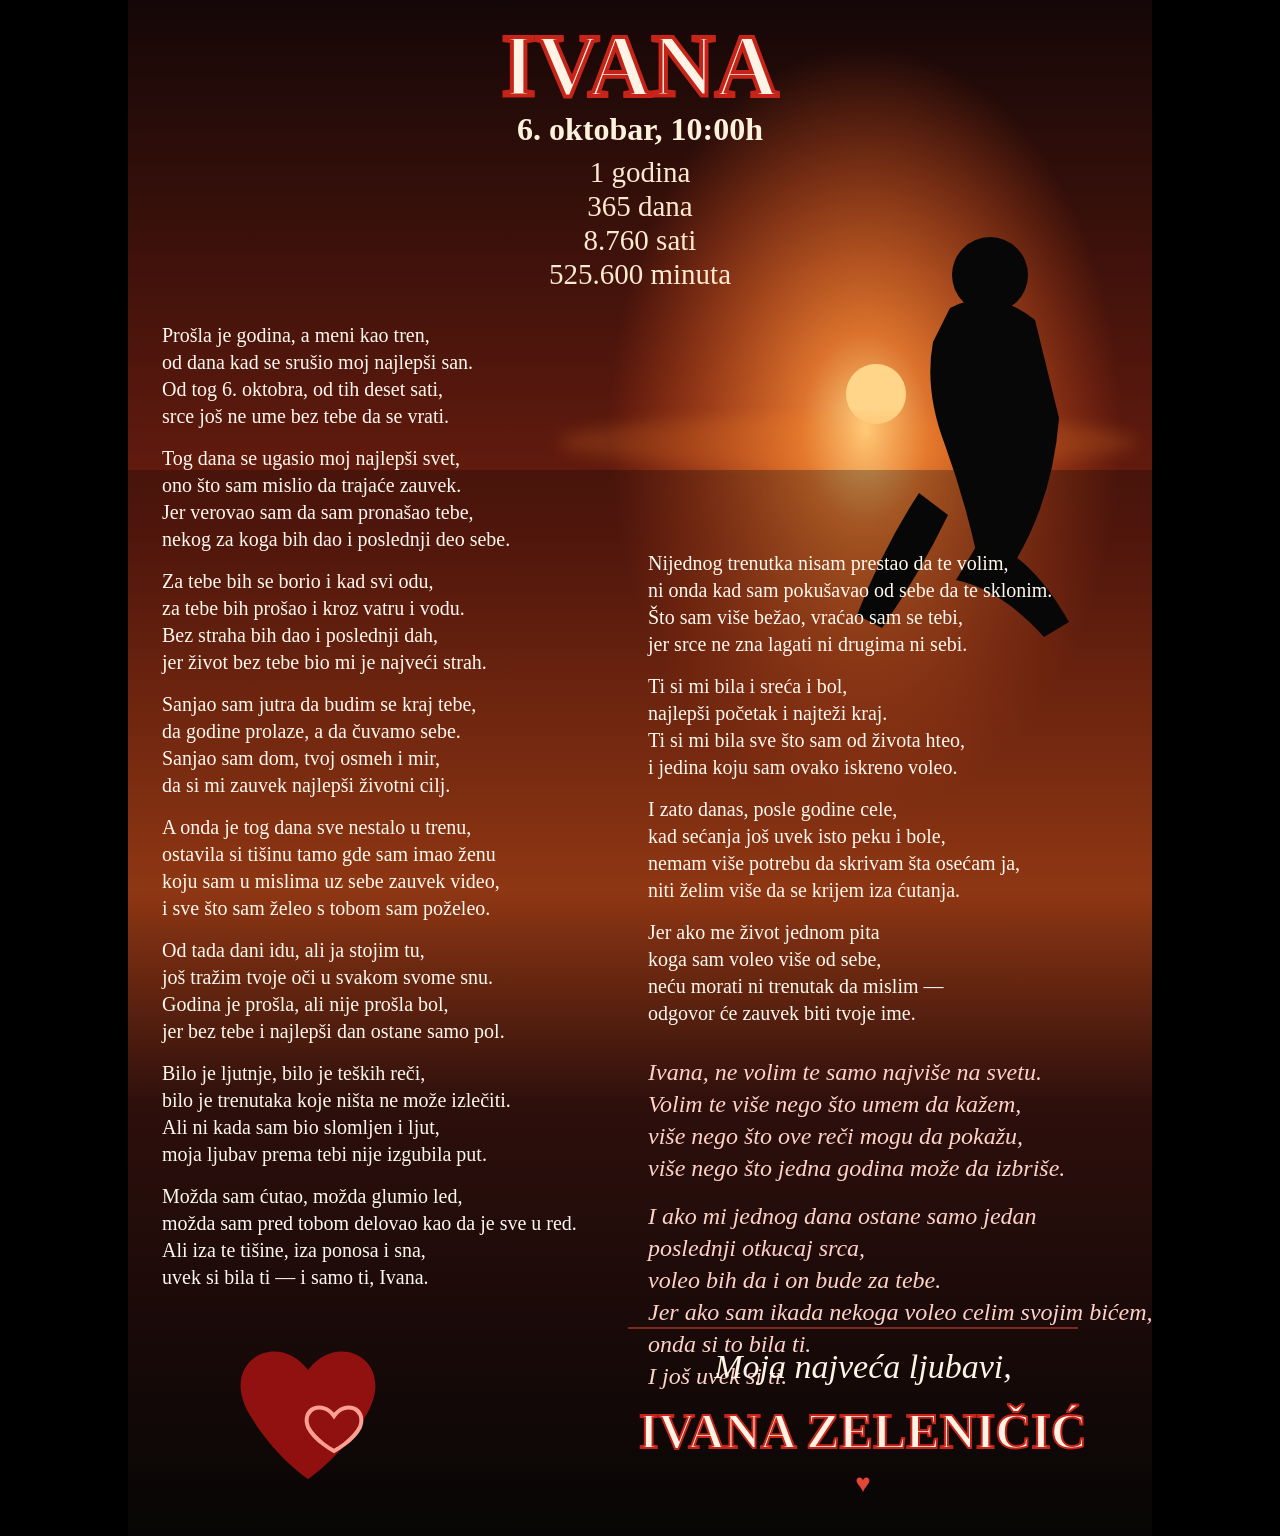
==== index.html @ 6cd117d1 "Show new Ivana poster on homepage" ====
<!DOCTYPE html>
<html lang="sr">
<head>
<meta charset="UTF-8">
<meta name="viewport" content="width=device-width, initial-scale=1.0">
<title>IVANA</title>
<style>
html,body{
  margin:0;
  width:100%;
  min-height:100%;
  background:#000;
}
body{
  display:flex;
  justify-content:center;
  align-items:flex-start;
}
img{
  display:block;
  width:100%;
  height:auto;
  max-width:1024px;
  object-fit:contain;
}
</style>
</head>
<body>
<img src="ivana.svg" alt="Ivana Zeleničić">
</body>
</html>
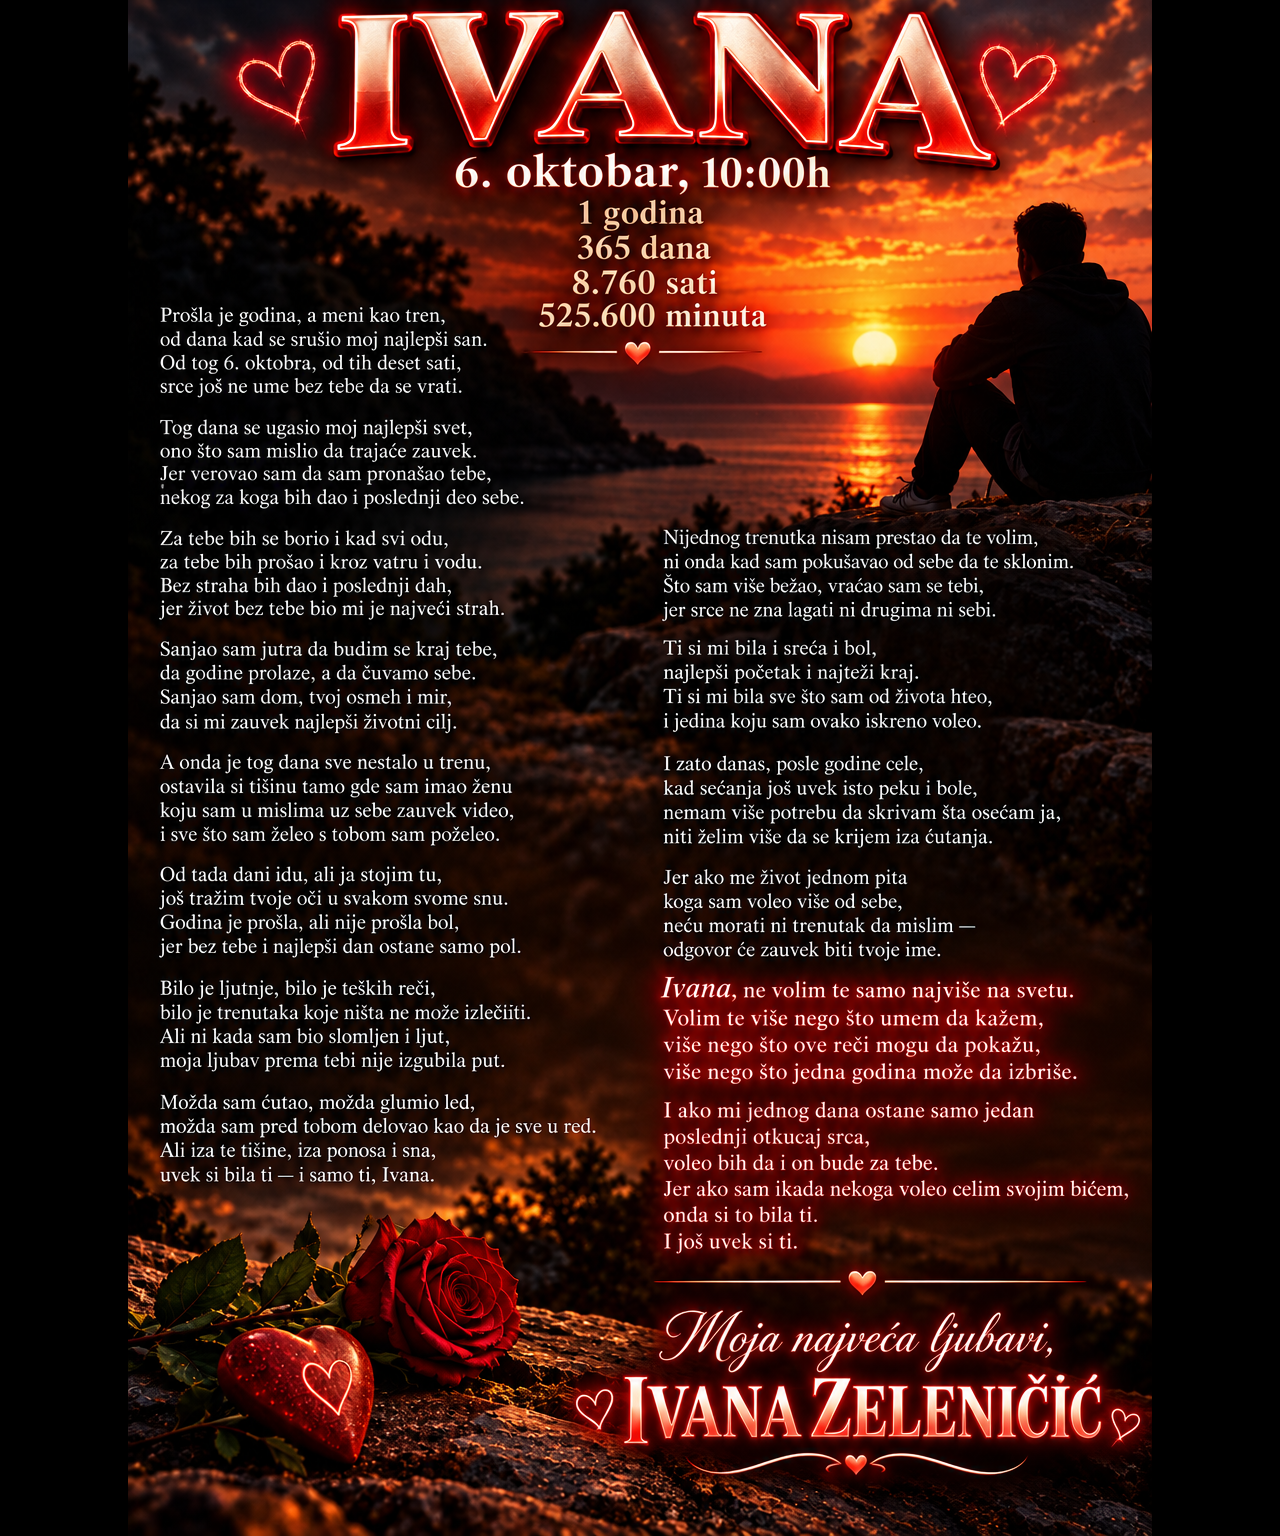
==== commit 09fe0c14: "Refresh displayed picture cache" ====
--- a/index.html
+++ b/index.html
@@ -26,6 +26,6 @@
 </style>
 </head>
 <body>
-<img src="ivana.svg" alt="Ivana Zeleničić">
+<img src="ivana.svg?v=20260927-2" alt="Ivana Zeleničić">
 </body>
 </html>
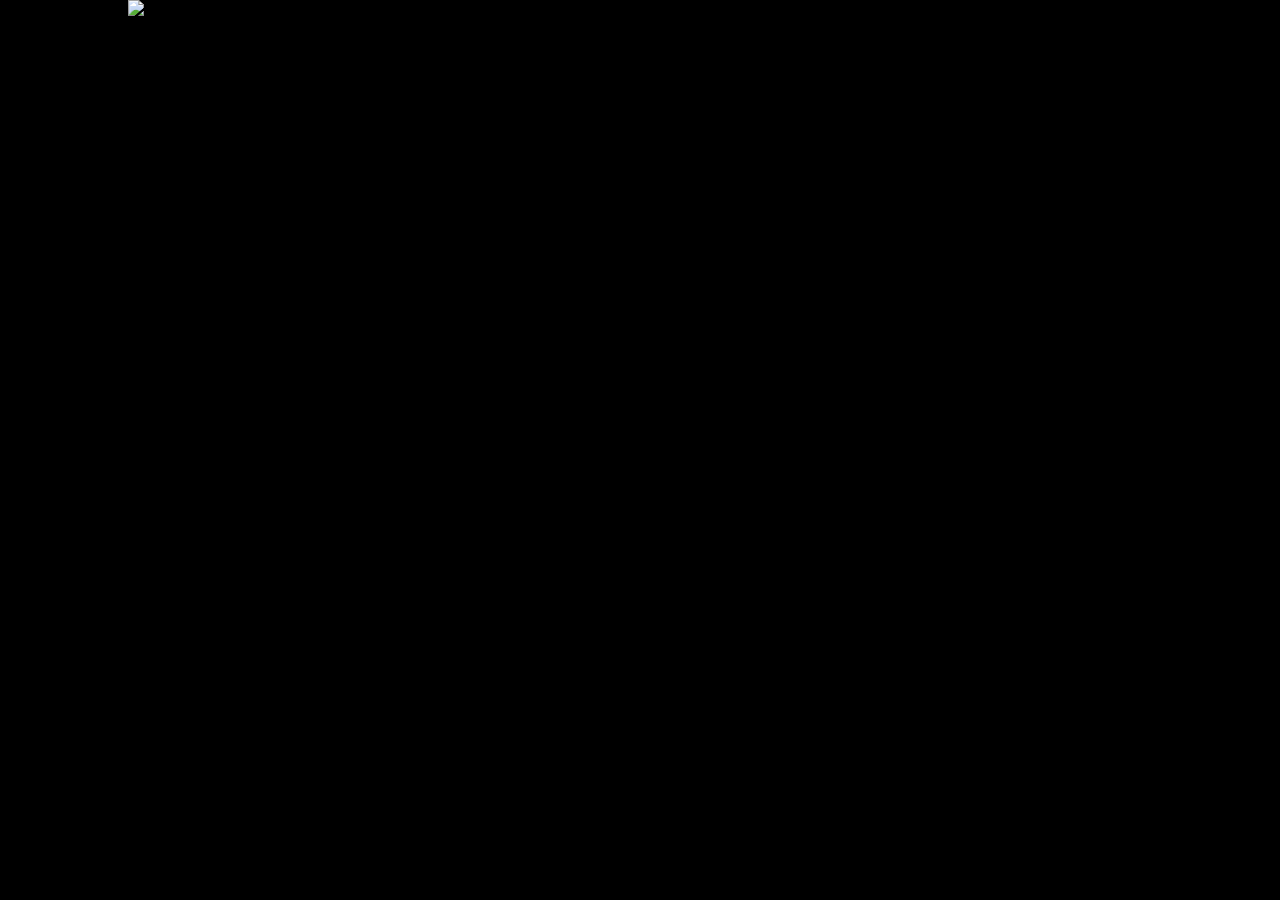
==== commit b360357f: "Prepare homepage for final Ivana image" ====
--- a/index.html
+++ b/index.html
@@ -21,11 +21,10 @@
   width:100%;
   height:auto;
   max-width:1024px;
-  object-fit:contain;
 }
 </style>
 </head>
 <body>
-<img src="ivana.svg?v=20260927-2" alt="Ivana Zeleničić">
+<img src="ivana.jpg" alt="Ivana Zeleničić">
 </body>
 </html>
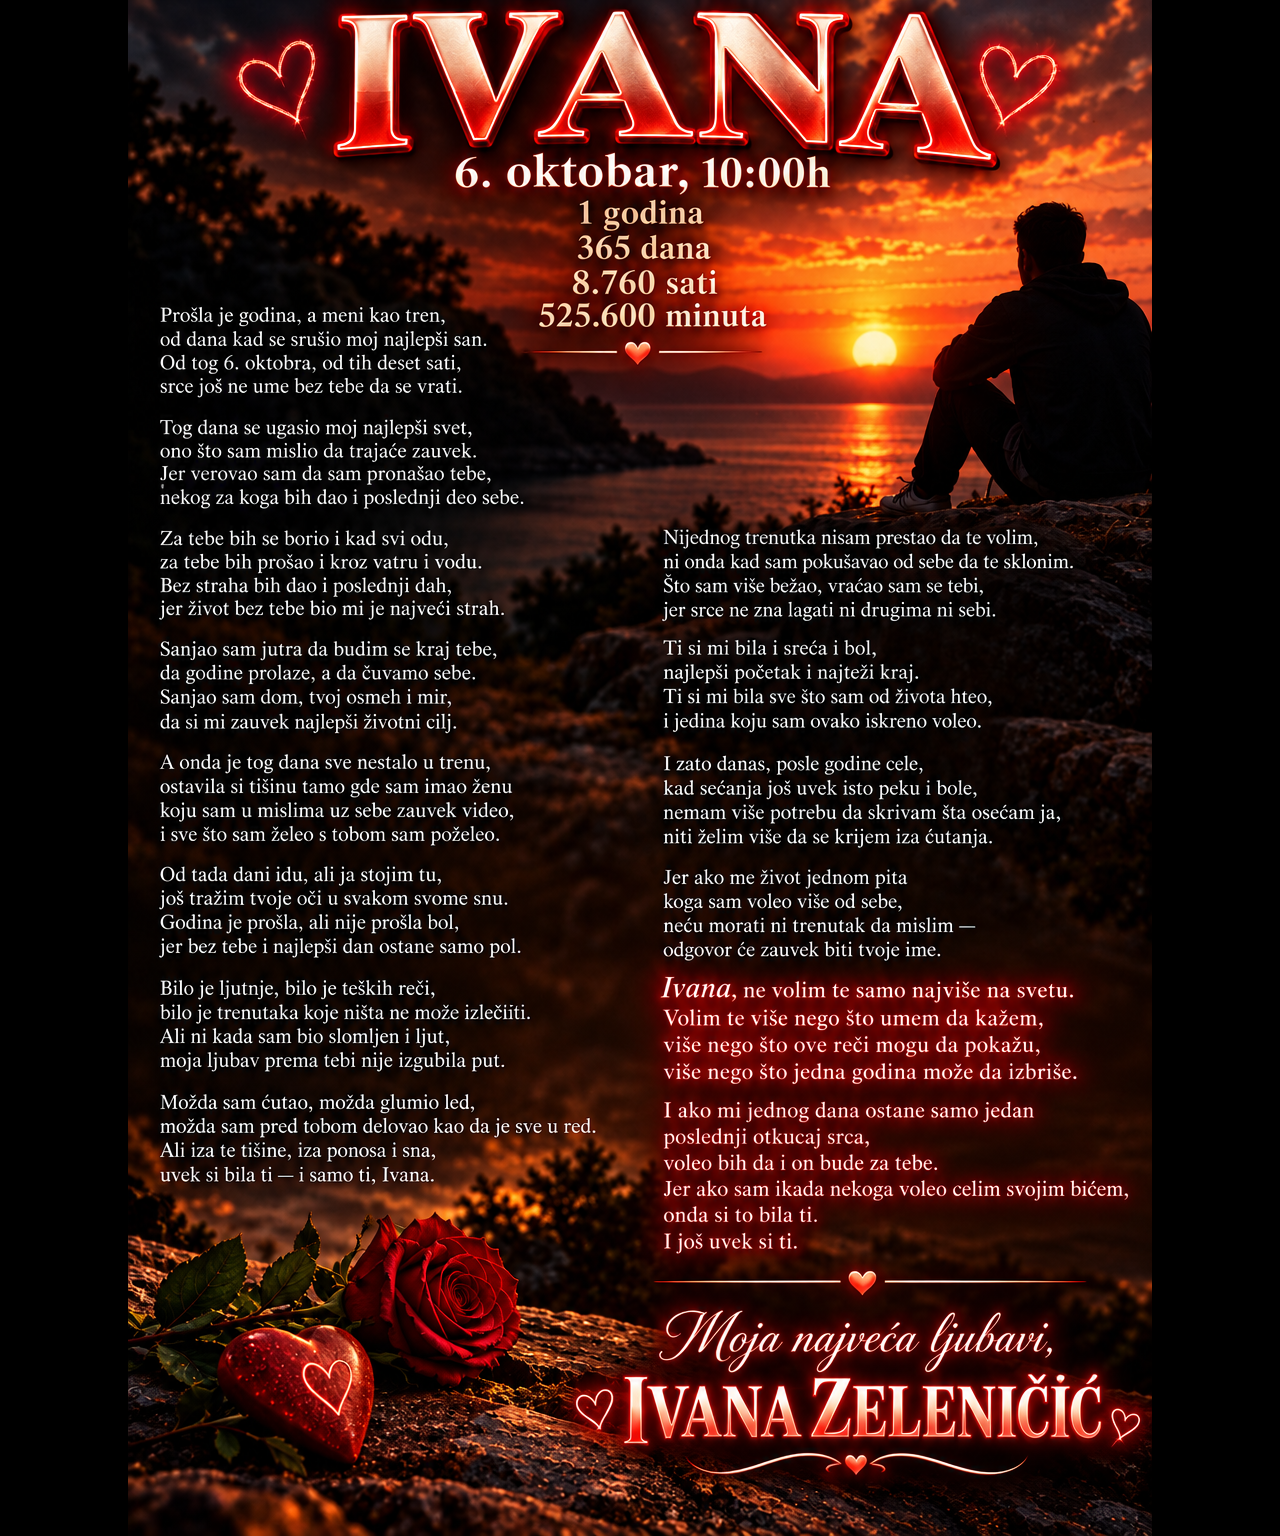
==== commit fd1f0d86: "Display user supplied Ivana image on homepage" ====
--- a/index.html
+++ b/index.html
@@ -25,6 +25,6 @@
 </style>
 </head>
 <body>
-<img src="ivana.jpg" alt="Ivana Zeleničić">
+<img src="ivana.svg?v=987ecc08" alt="Ivana Zeleničić">
 </body>
 </html>
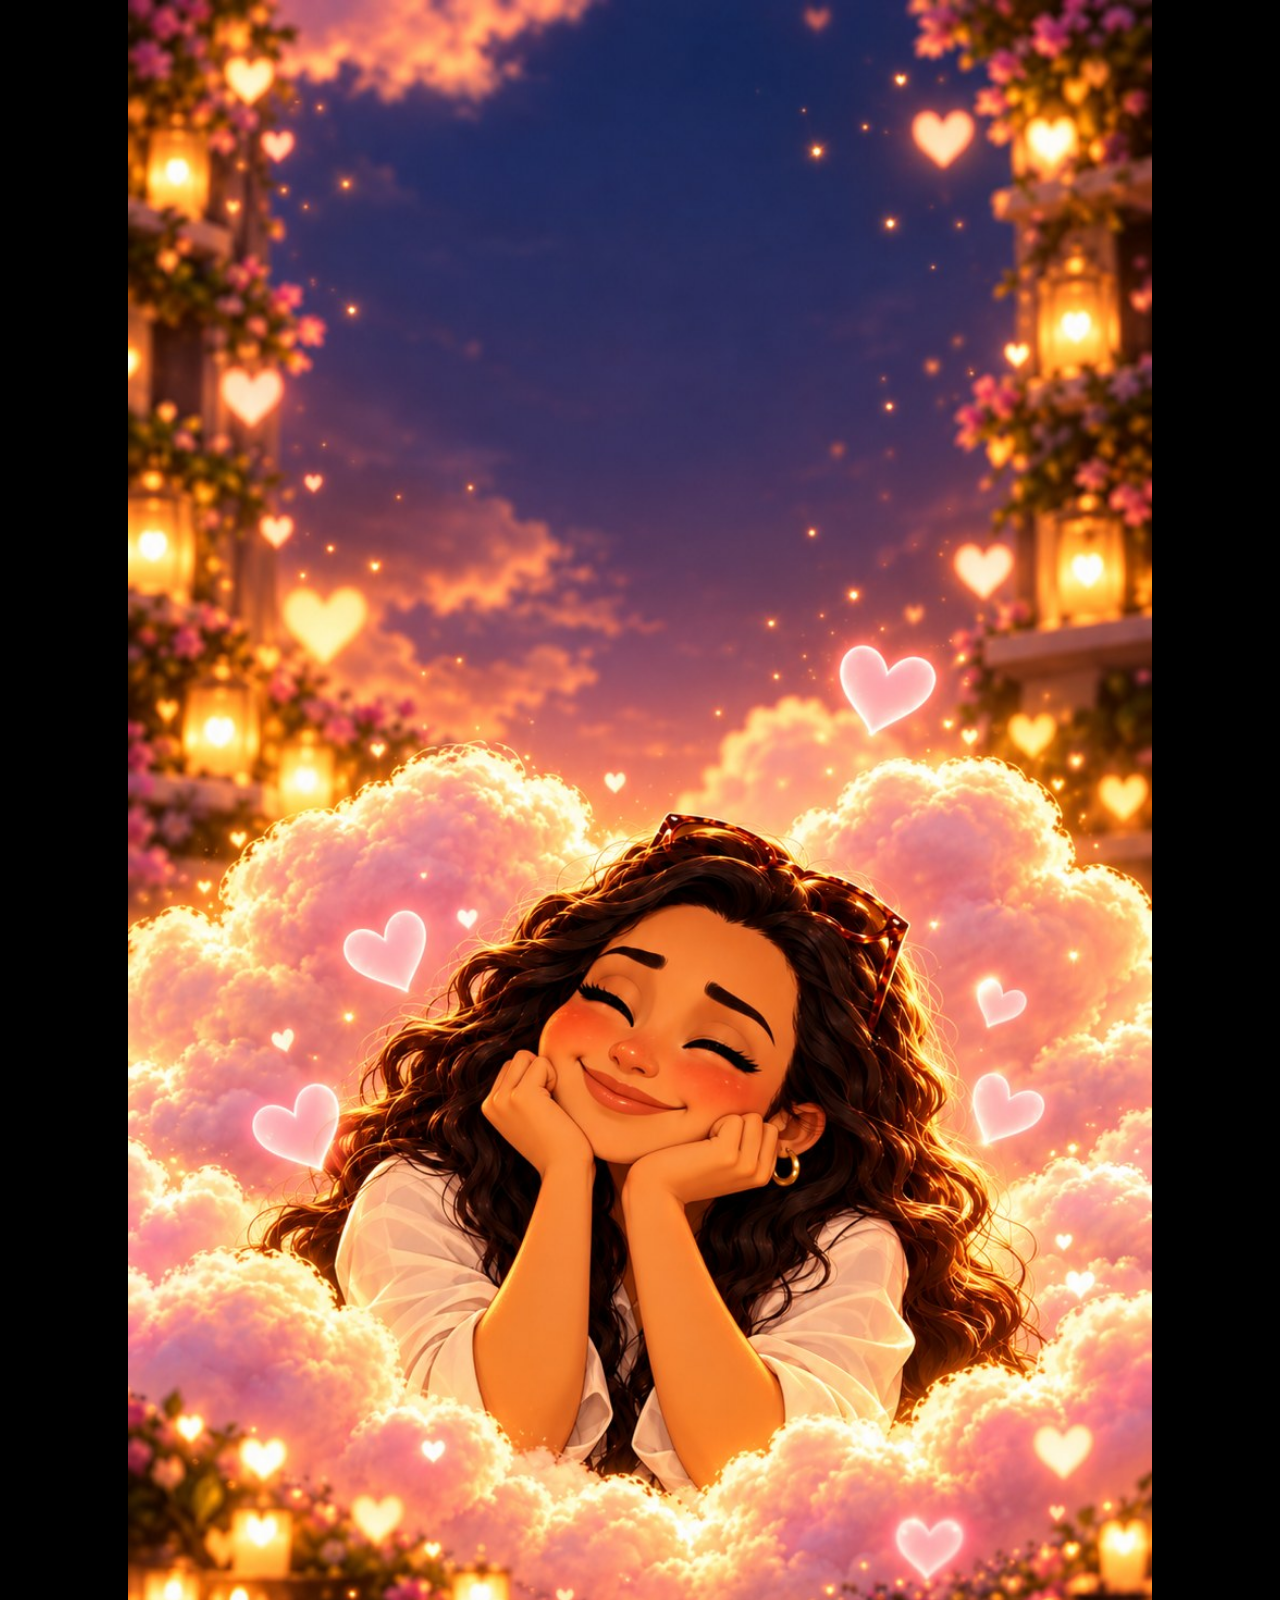
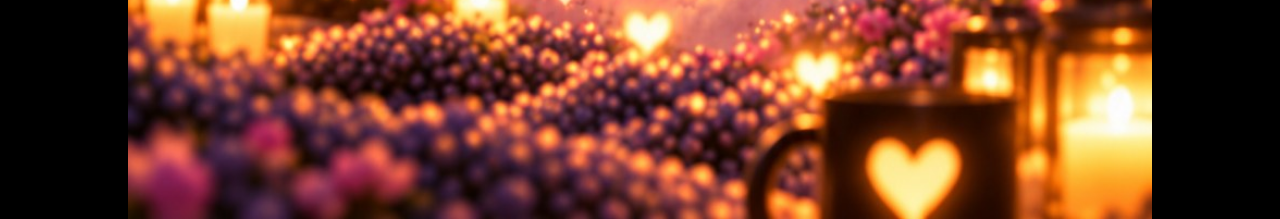
==== commit c492480d: "Replace homepage image" ====
--- a/index.html
+++ b/index.html
@@ -25,6 +25,6 @@
 </style>
 </head>
 <body>
-<img src="ivana.svg?v=987ecc08" alt="Ivana Zeleničić">
+<img src="ivana-new.jpg?v=20261010" alt="Ivana Zeleničić">
 </body>
-</html>+</html>
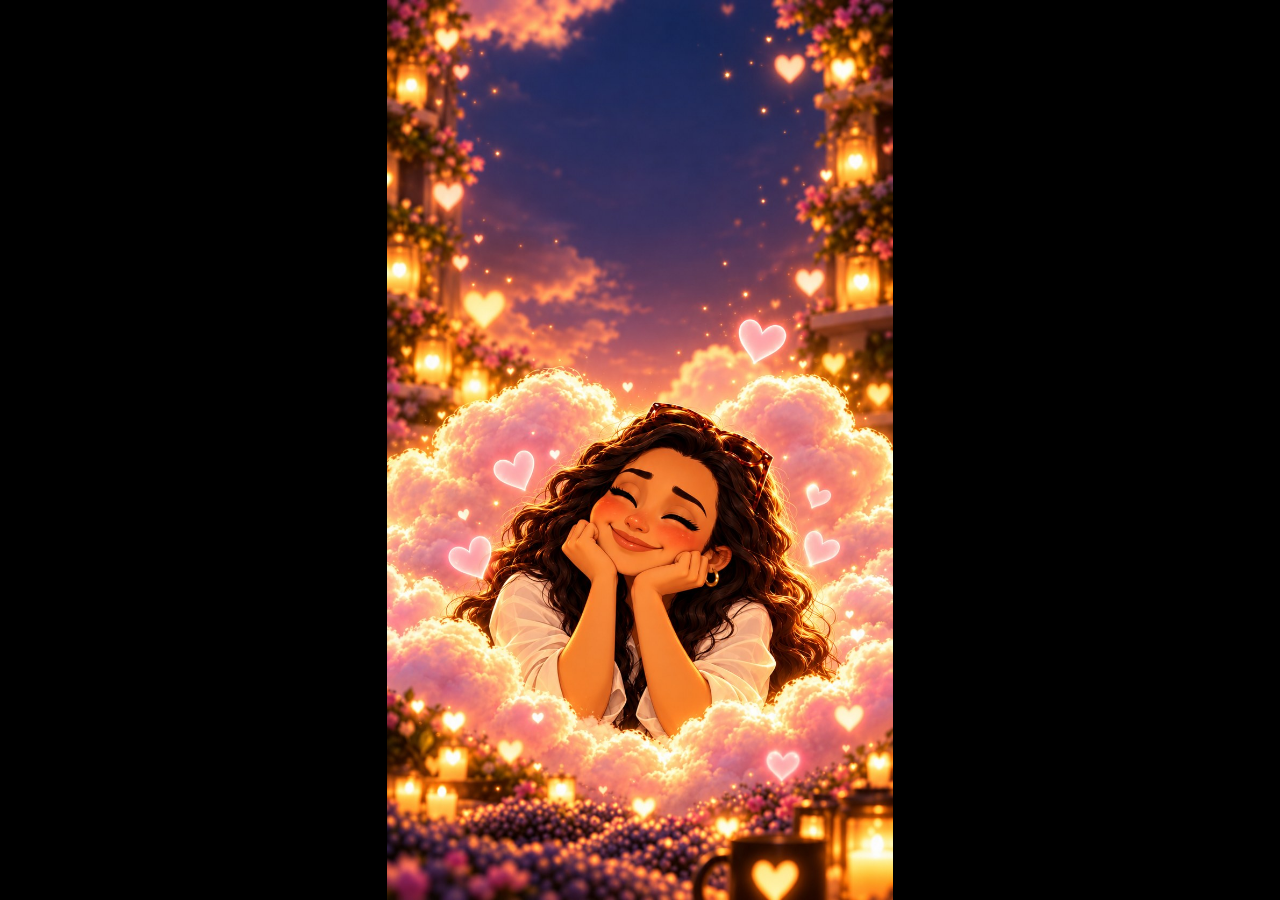
==== commit c5b72dd2: "Fit homepage image to viewport without scrolling" ====
--- a/index.html
+++ b/index.html
@@ -5,26 +5,28 @@
 <meta name="viewport" content="width=device-width, initial-scale=1.0">
 <title>IVANA</title>
 <style>
-html,body{
-  margin:0;
-  width:100%;
-  min-height:100%;
-  background:#000;
+html, body {
+  margin: 0;
+  width: 100%;
+  height: 100%;
+  overflow: hidden;
+  background: #000;
 }
-body{
-  display:flex;
-  justify-content:center;
-  align-items:flex-start;
+body {
+  display: flex;
+  justify-content: center;
+  align-items: center;
 }
-img{
-  display:block;
-  width:100%;
-  height:auto;
-  max-width:1024px;
+img {
+  display: block;
+  width: 100vw;
+  height: 100vh;
+  height: 100dvh;
+  object-fit: contain;
 }
 </style>
 </head>
 <body>
-<img src="ivana-new.jpg?v=20261010" alt="Ivana Zeleničić">
+<img src="ivana-new.jpg?v=20261010-2" alt="Ivana Zeleničić">
 </body>
 </html>
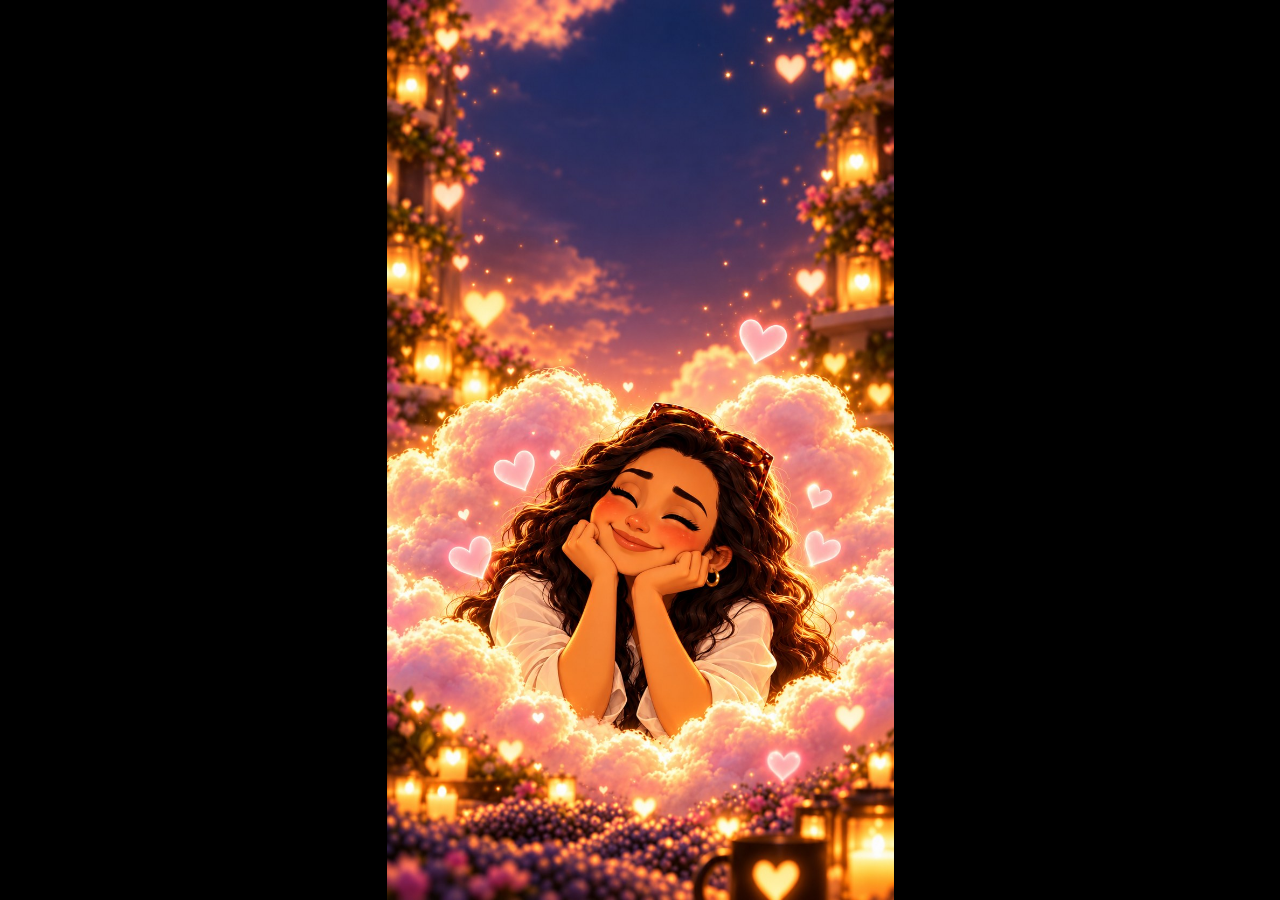
==== commit c18f18d9: "Render homepage art as immovable fixed background" ====
--- a/index.html
+++ b/index.html
@@ -2,31 +2,45 @@
 <html lang="sr">
 <head>
 <meta charset="UTF-8">
-<meta name="viewport" content="width=device-width, initial-scale=1.0">
+<meta name="viewport" content="width=device-width, initial-scale=1.0, maximum-scale=1.0, user-scalable=no, viewport-fit=cover">
 <title>IVANA</title>
 <style>
+* {
+  box-sizing: border-box;
+}
 html, body {
+  position: fixed;
+  inset: 0;
   margin: 0;
+  padding: 0;
   width: 100%;
   height: 100%;
-  overflow: hidden;
+  overflow: clip;
+  overscroll-behavior: none;
+  touch-action: none;
   background: #000;
 }
-body {
-  display: flex;
-  justify-content: center;
-  align-items: center;
-}
-img {
-  display: block;
+body::before {
+  content: "";
+  position: fixed;
+  inset: 0;
   width: 100vw;
   height: 100vh;
-  height: 100dvh;
-  object-fit: contain;
+  height: 100svh;
+  background: #000 url("ivana-new.jpg?v=20261010-4") center top / contain no-repeat;
+  pointer-events: none;
 }
 </style>
 </head>
-<body>
-<img src="ivana-new.jpg?v=20261010-2" alt="Ivana Zeleničić">
+<body aria-label="Ivana Zeleničić">
+<script>
+(function () {
+  var stop = function (event) { event.preventDefault(); };
+  document.addEventListener("touchmove", stop, { passive: false });
+  document.addEventListener("wheel", stop, { passive: false });
+  document.addEventListener("gesturestart", stop, { passive: false });
+  window.addEventListener("scroll", function () { window.scrollTo(0, 0); }, { passive: true });
+})();
+</script>
 </body>
 </html>
